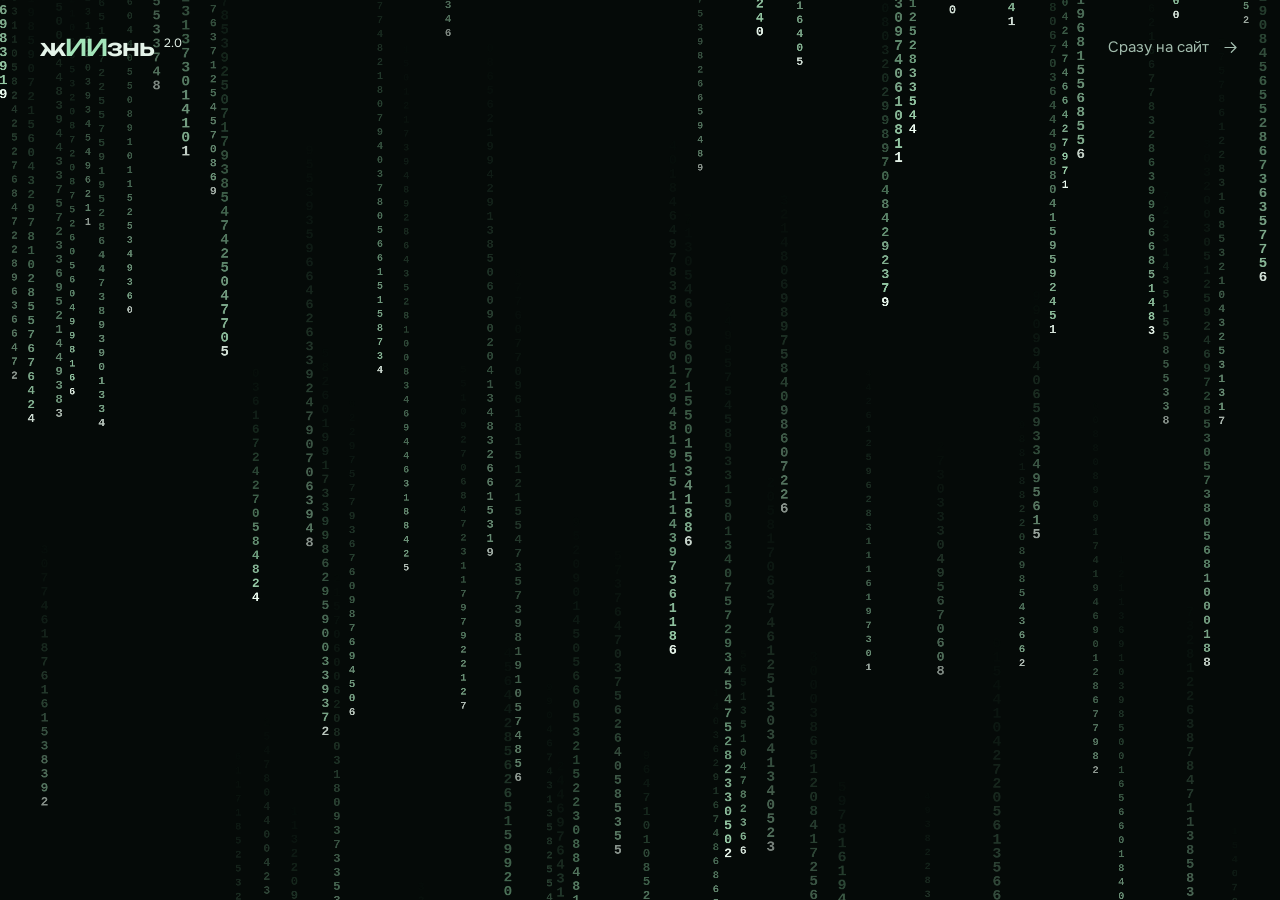
==== intro.html @ 67299921 "Publish жИИзнь 2.0 demo with interactive introduction Add the landing page and numeric portrait intr" ====
<!doctype html>
<html lang="ru">
<head>
  <meta charset="utf-8">
  <meta name="viewport" content="width=device-width,initial-scale=1">
  <meta name="theme-color" content="#050a08">
  <meta name="description" content="Интерактивное цифровое вступление жИИзнь 2.0.">
  <title>жИИзнь 2.0 — интерактивное вступление</title>
  <link rel="icon" href="favicon.svg" type="image/svg+xml">
  <link rel="stylesheet" href="fonts.css">
  <link rel="stylesheet" href="intro.css">
  <script src="intro.js" defer></script>
</head>
<body>
  <main class="experience" id="experience" data-phase="loading">
    <canvas id="scene" role="img" aria-label="Падающие цифры постепенно собираются в два портрета. Цифры рядом с курсором становятся светлее."></canvas>
    <header class="header">
      <a class="wordmark" href="index.html?skip-intro=1" aria-label="жИИзнь 2.0 — на сайт">ж<span>ИИ</span>знь <small>2.0</small></a>
      <a class="skip" href="index.html?skip-intro=1">Сразу на сайт <svg viewBox="0 0 24 24" aria-hidden="true"><path d="M5 12h14M13 6l6 6-6 6"/></svg></a>
    </header>
    <div class="scene-prompt" id="scene-prompt" hidden>
      <p class="portrait-caption"><span>Ваш опыт —</span> <span>новые возможности</span></p>
      <button class="continue" id="continue" type="button" aria-label="Продолжить — открыть жИИзнь 2.0" hidden>
        Продолжить <svg viewBox="0 0 24 24" aria-hidden="true"><path d="M5 12h14M13 6l6 6-6 6"/></svg>
      </button>
    </div>
    <section class="closing" id="closing" aria-label="жИИзнь 2.0" hidden>
      <h1>ж<span>ИИ</span>знь <small>2.0</small></h1>
    </section>
    <p class="scene-status" id="scene-status" role="status">Загружаем вступление…</p>
    <noscript><div class="fallback"><h1>жИИзнь 2.0</h1><a href="index.html?skip-intro=1">Перейти на сайт →</a></div></noscript>
  </main>
</body>
</html>
---- fonts.css ----
/* cyrillic-ext */
@font-face {
  font-family: 'Onest';
  font-style: normal;
  font-weight: 400 700;
  font-display: swap;
  src: url(./font-01.woff2) format('woff2');
  unicode-range: U+0460-052F, U+1C80-1C8A, U+20B4, U+2DE0-2DFF, U+A640-A69F, U+FE2E-FE2F;
}
/* cyrillic */
@font-face {
  font-family: 'Onest';
  font-style: normal;
  font-weight: 400 700;
  font-display: swap;
  src: url(./font-02.woff2) format('woff2');
  unicode-range: U+0301, U+0400-045F, U+0490-0491, U+04B0-04B1, U+2116;
}
/* math */
@font-face {
  font-family: 'Onest';
  font-style: normal;
  font-weight: 400 700;
  font-display: swap;
  src: url(./font-03.woff2) format('woff2');
  unicode-range: U+0302-0303, U+0305, U+0307-0308, U+0310, U+0312, U+0315, U+031A, U+0326-0327, U+032C, U+032F-0330, U+0332-0333, U+0338, U+033A, U+0346, U+034D, U+0391-03A1, U+03A3-03A9, U+03B1-03C9, U+03D1, U+03D5-03D6, U+03F0-03F1, U+03F4-03F5, U+2016-2017, U+2034-2038, U+203C, U+2040, U+2043, U+2047, U+2050, U+2057, U+205F, U+2070-2071, U+2074-209F, U+20D0-20DC, U+20E1, U+20E5-20EF, U+2100-2112, U+2114-2115, U+2117-2121, U+2123-214F, U+2190, U+2192, U+2194-21AE, U+21B0-21E5, U+21F1-21F2, U+21F4-2211, U+2213-2214, U+2216-22FF, U+2308-230B, U+2310, U+2319, U+231C-2321, U+2336-237A, U+237C, U+2395, U+239B-23B7, U+23D0, U+23DC-23E1, U+2474-2475, U+25AF, U+25B3, U+25B7, U+25BD, U+25C1, U+25CA, U+25CC, U+25FB, U+266D-266F, U+27C0-27FF, U+2900-2AFF, U+2B0E-2B11, U+2B30-2B4C, U+2BFE, U+3030, U+FF5B, U+FF5D, U+1D400-1D7FF, U+1EE00-1EEFF;
}
/* symbols */
@font-face {
  font-family: 'Onest';
  font-style: normal;
  font-weight: 400 700;
  font-display: swap;
  src: url(./font-04.woff2) format('woff2');
  unicode-range: U+0001-000C, U+000E-001F, U+007F-009F, U+20DD-20E0, U+20E2-20E4, U+2150-218F, U+2190, U+2192, U+2194-2199, U+21AF, U+21E6-21F0, U+21F3, U+2218-2219, U+2299, U+22C4-22C6, U+2300-243F, U+2440-244A, U+2460-24FF, U+25A0-27BF, U+2800-28FF, U+2921-2922, U+2981, U+29BF, U+29EB, U+2B00-2BFF, U+4DC0-4DFF, U+FFF9-FFFB, U+10140-1018E, U+10190-1019C, U+101A0, U+101D0-101FD, U+102E0-102FB, U+10E60-10E7E, U+1D2C0-1D2D3, U+1D2E0-1D37F, U+1F000-1F0FF, U+1F100-1F1AE, U+1F1E6-1F1FF, U+1F30D-1F30F, U+1F315, U+1F31C, U+1F31E, U+1F320-1F32C, U+1F336, U+1F378, U+1F37D, U+1F382, U+1F393-1F39F, U+1F3A7-1F3A8, U+1F3AC-1F3AF, U+1F3C2, U+1F3C4-1F3C6, U+1F3CA-1F3CE, U+1F3D4-1F3E0, U+1F3ED, U+1F3F1-1F3F3, U+1F3F5-1F3F7, U+1F408, U+1F415, U+1F41F, U+1F426, U+1F43F, U+1F441-1F442, U+1F444, U+1F446-1F449, U+1F44C-1F44E, U+1F453, U+1F46A, U+1F47D, U+1F4A3, U+1F4B0, U+1F4B3, U+1F4B9, U+1F4BB, U+1F4BF, U+1F4C8-1F4CB, U+1F4D6, U+1F4DA, U+1F4DF, U+1F4E3-1F4E6, U+1F4EA-1F4ED, U+1F4F7, U+1F4F9-1F4FB, U+1F4FD-1F4FE, U+1F503, U+1F507-1F50B, U+1F50D, U+1F512-1F513, U+1F53E-1F54A, U+1F54F-1F5FA, U+1F610, U+1F650-1F67F, U+1F687, U+1F68D, U+1F691, U+1F694, U+1F698, U+1F6AD, U+1F6B2, U+1F6B9-1F6BA, U+1F6BC, U+1F6C6-1F6CF, U+1F6D3-1F6D7, U+1F6E0-1F6EA, U+1F6F0-1F6F3, U+1F6F7-1F6FC, U+1F700-1F80B, U+1F810-1F847, U+1F850-1F859, U+1F860-1F887, U+1F890-1F8AD, U+1F8B0-1F8BB, U+1F8C0-1F8C1, U+1F8D0-1F8D8, U+1F900-1F90B, U+1F93B, U+1F946, U+1F984, U+1F996, U+1F9E9, U+1FA00-1FA6F, U+1FA70-1FA7C, U+1FA80-1FAC6, U+1FAC8, U+1FACC-1FADD, U+1FADF-1FAEB, U+1FAEF-1FAFA, U+1FB00-1FBFF;
}
/* vietnamese */
@font-face {
  font-family: 'Onest';
  font-style: normal;
  font-weight: 400 700;
  font-display: swap;
  src: url(./font-05.woff2) format('woff2');
  unicode-range: U+0102-0103, U+0110-0111, U+0128-0129, U+0168-0169, U+01A0-01A1, U+01AF-01B0, U+0300-0301, U+0303-0304, U+0308-0309, U+0323, U+0329, U+1EA0-1EF9, U+20AB;
}
/* latin-ext */
@font-face {
  font-family: 'Onest';
  font-style: normal;
  font-weight: 400 700;
  font-display: swap;
  src: url(./font-06.woff2) format('woff2');
  unicode-range: U+0100-02BA, U+02BD-02C5, U+02C7-02CC, U+02CE-02D7, U+02DD-02FF, U+0304, U+0308, U+0329, U+1D00-1DBF, U+1E00-1E9F, U+1EF2-1EFF, U+2020, U+20A0-20AB, U+20AD-20C4, U+2113, U+2C60-2C7F, U+A720-A7FF;
}
/* latin */
@font-face {
  font-family: 'Onest';
  font-style: normal;
  font-weight: 400 700;
  font-display: swap;
  src: url(./font-07.woff2) format('woff2');
  unicode-range: U+0000-00FF, U+0131, U+0152-0153, U+02BB-02BC, U+02C6, U+02DA, U+02DC, U+0304, U+0308, U+0329, U+2000-206F, U+20AC, U+2122, U+2191, U+2193, U+2212, U+2215, U+FEFF, U+FFFD;
}
/* cyrillic-ext */
@font-face {
  font-family: 'Unbounded';
  font-style: normal;
  font-weight: 400 700;
  font-display: swap;
  src: url(./font-08.woff2) format('woff2');
  unicode-range: U+0460-052F, U+1C80-1C8A, U+20B4, U+2DE0-2DFF, U+A640-A69F, U+FE2E-FE2F;
}
/* cyrillic */
@font-face {
  font-family: 'Unbounded';
  font-style: normal;
  font-weight: 400 700;
  font-display: swap;
  src: url(./font-09.woff2) format('woff2');
  unicode-range: U+0301, U+0400-045F, U+0490-0491, U+04B0-04B1, U+2116;
}
/* vietnamese */
@font-face {
  font-family: 'Unbounded';
  font-style: normal;
  font-weight: 400 700;
  font-display: swap;
  src: url(./font-10.woff2) format('woff2');
  unicode-range: U+0102-0103, U+0110-0111, U+0128-0129, U+0168-0169, U+01A0-01A1, U+01AF-01B0, U+0300-0301, U+0303-0304, U+0308-0309, U+0323, U+0329, U+1EA0-1EF9, U+20AB;
}
/* latin-ext */
@font-face {
  font-family: 'Unbounded';
  font-style: normal;
  font-weight: 400 700;
  font-display: swap;
  src: url(./font-11.woff2) format('woff2');
  unicode-range: U+0100-02BA, U+02BD-02C5, U+02C7-02CC, U+02CE-02D7, U+02DD-02FF, U+0304, U+0308, U+0329, U+1D00-1DBF, U+1E00-1E9F, U+1EF2-1EFF, U+2020, U+20A0-20AB, U+20AD-20C4, U+2113, U+2C60-2C7F, U+A720-A7FF;
}
/* latin */
@font-face {
  font-family: 'Unbounded';
  font-style: normal;
  font-weight: 400 700;
  font-display: swap;
  src: url(./font-12.woff2) format('woff2');
  unicode-range: U+0000-00FF, U+0131, U+0152-0153, U+02BB-02BC, U+02C6, U+02DA, U+02DC, U+0304, U+0308, U+0329, U+2000-206F, U+20AC, U+2122, U+2191, U+2193, U+2212, U+2215, U+FEFF, U+FFFD;
}
---- intro.css ----
:root{color-scheme:dark;--background:#050a08;--text:#e4f3e9;--soft:#a2bcad;--mint:#a3e5ba;--line:#355341;font-family:Onest,sans-serif;font-synthesis:none}
*{box-sizing:border-box}html,body{margin:0;width:100%;height:100%;background:var(--background)}body{color:var(--text);overflow:hidden}a{color:inherit;text-decoration:none}button{font:inherit;color:inherit;cursor:pointer}button,a{-webkit-tap-highlight-color:transparent;touch-action:manipulation}[hidden]{display:none!important}::selection{background:var(--mint);color:var(--background)}:focus-visible{outline:2px solid var(--mint);outline-offset:6px}svg{width:21px;height:21px;fill:none;stroke:currentColor;stroke-width:1.5;stroke-linecap:round;stroke-linejoin:round;flex:none}
.experience{position:relative;isolation:isolate;height:100svh;width:100%;overflow:hidden}#scene{position:absolute;inset:0;width:100%;height:100%;display:block;touch-action:pan-y}.experience[data-phase="explore"] #scene{cursor:pointer}
.header{position:absolute;z-index:3;inset:0 0 auto;display:flex;align-items:center;justify-content:space-between;gap:20px;padding:25px 40px}.wordmark{font-family:Unbounded,sans-serif;font-size:23px;font-weight:500;letter-spacing:-.04em;white-space:nowrap}.wordmark span{color:var(--mint)}.wordmark small{font:400 12px Onest,sans-serif;vertical-align:super;letter-spacing:0;margin-left:4px}.skip{display:flex;align-items:center;gap:12px;font-size:15px;min-height:44px;color:var(--soft);transition:color .2s}.skip:hover{color:var(--text)}.skip svg{width:19px;transition:transform .2s}.skip:hover svg{transform:translateX(3px)}
.scene-prompt{position:absolute;z-index:2;left:24px;right:24px;bottom:max(28px,env(safe-area-inset-bottom));display:grid;grid-template-rows:auto 44px;justify-items:center;gap:10px;text-align:center;pointer-events:none}.portrait-caption{margin:0;color:var(--soft);font-size:clamp(18px,1.6vw,22px);line-height:1.4;letter-spacing:-.015em;animation:appear .6s ease-out both}.portrait-caption span{white-space:nowrap}.portrait-caption span:last-child{color:var(--text)}.continue{display:flex;align-items:center;justify-content:center;gap:18px;min-height:44px;padding:10px 16px;border:0;border-radius:0;background:transparent;color:#d0e8d8;font-size:16px;pointer-events:auto;transition:color .2s;animation:continue-in .55s cubic-bezier(.16,1,.3,1) both}.continue:hover{color:#f0fff5}.continue svg{width:19px;transition:transform .2s}.continue:hover svg{transform:translateX(4px)}@keyframes appear{from{opacity:0}to{opacity:1}}@keyframes continue-in{from{opacity:0;transform:translateY(9px)}to{opacity:1;transform:translateY(0)}}
.closing{position:absolute;z-index:2;inset:0;display:flex;align-items:center;justify-content:center;padding:80px 24px;text-align:center;pointer-events:none;opacity:0}.closing h1{font-family:Unbounded,sans-serif;font-size:clamp(52px,8.4vw,116px);line-height:1.15;letter-spacing:-.04em;font-weight:400;margin:0}.closing h1 span{color:var(--mint)}.closing h1 small{font-size:.3em;vertical-align:super;letter-spacing:-.03em;margin-left:.1em}
.scene-status{position:absolute;left:20px;right:20px;top:46%;margin:0;text-align:center;font-size:17px;color:var(--soft)}.scene-status.loaded{position:absolute;width:1px;height:1px;padding:0;margin:-1px;overflow:hidden;clip:rect(0,0,0,0);white-space:nowrap;border:0}.fallback{position:absolute;z-index:5;inset:90px 20px;background:var(--background);display:flex;flex-direction:column;justify-content:center;align-items:center;text-align:center;gap:24px}.fallback h1{font-family:Unbounded,sans-serif;font-size:28px}.fallback a{font-size:18px;color:var(--mint);text-decoration:underline;text-underline-offset:5px}
@media(max-width:700px){.header{padding:18px 22px}.wordmark{font-size:19px}.wordmark small{font-size:11px}.skip{font-size:14px;gap:7px}.skip svg{width:17px}.scene-prompt{left:22px;right:22px}.portrait-caption{font-size:17px}.continue{font-size:16px}.closing{padding-inline:18px}.closing h1{font-size:clamp(40px,11.5vw,66px)}}
@media(max-width:380px){.header{padding-inline:18px;gap:12px}.wordmark{font-size:17px}.skip{font-size:13px}.scene-prompt{left:18px;right:18px}}
@media(max-height:560px) and (min-width:701px){.header{padding:10px 28px}.scene-prompt{bottom:12px;gap:4px}.portrait-caption{font-size:17px}.closing h1{font-size:64px}}
@media(prefers-reduced-motion:reduce){*,*:before,*:after{animation:none!important;transition:none!important}}.quiet *,.quiet *:before,.quiet *:after{animation:none!important;transition:none!important}
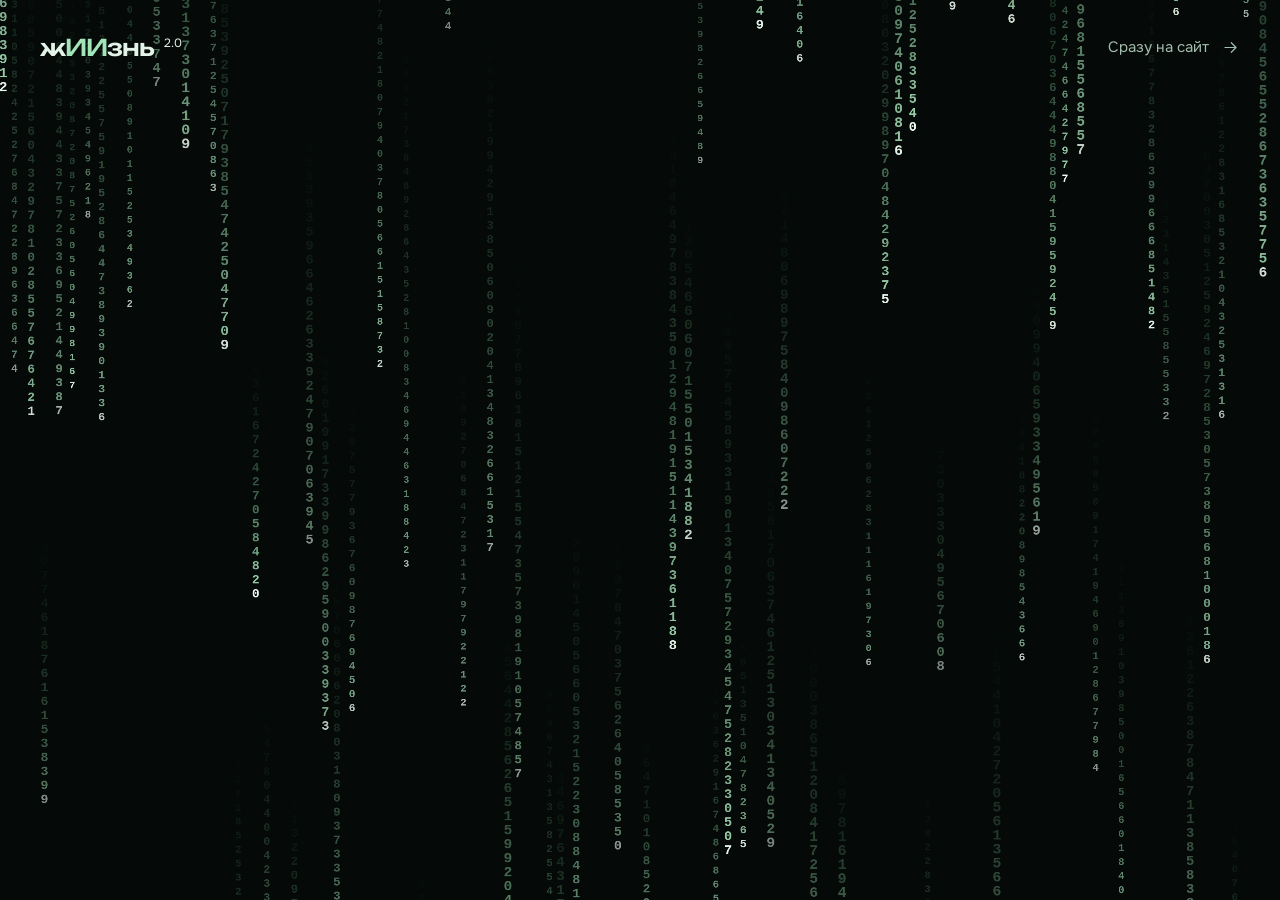
==== commit 52722c38: "Make intro finish automatically after one click Complete the finale on a timer independent of canvas" ====
--- a/intro.html
+++ b/intro.html
@@ -9,7 +9,7 @@
   <link rel="icon" href="favicon.svg" type="image/svg+xml">
   <link rel="stylesheet" href="fonts.css">
   <link rel="stylesheet" href="intro.css">
-  <script src="intro.js" defer></script>
+  <script src="intro.js?v=20261118b" defer></script>
 </head>
 <body>
   <main class="experience" id="experience" data-phase="loading">
